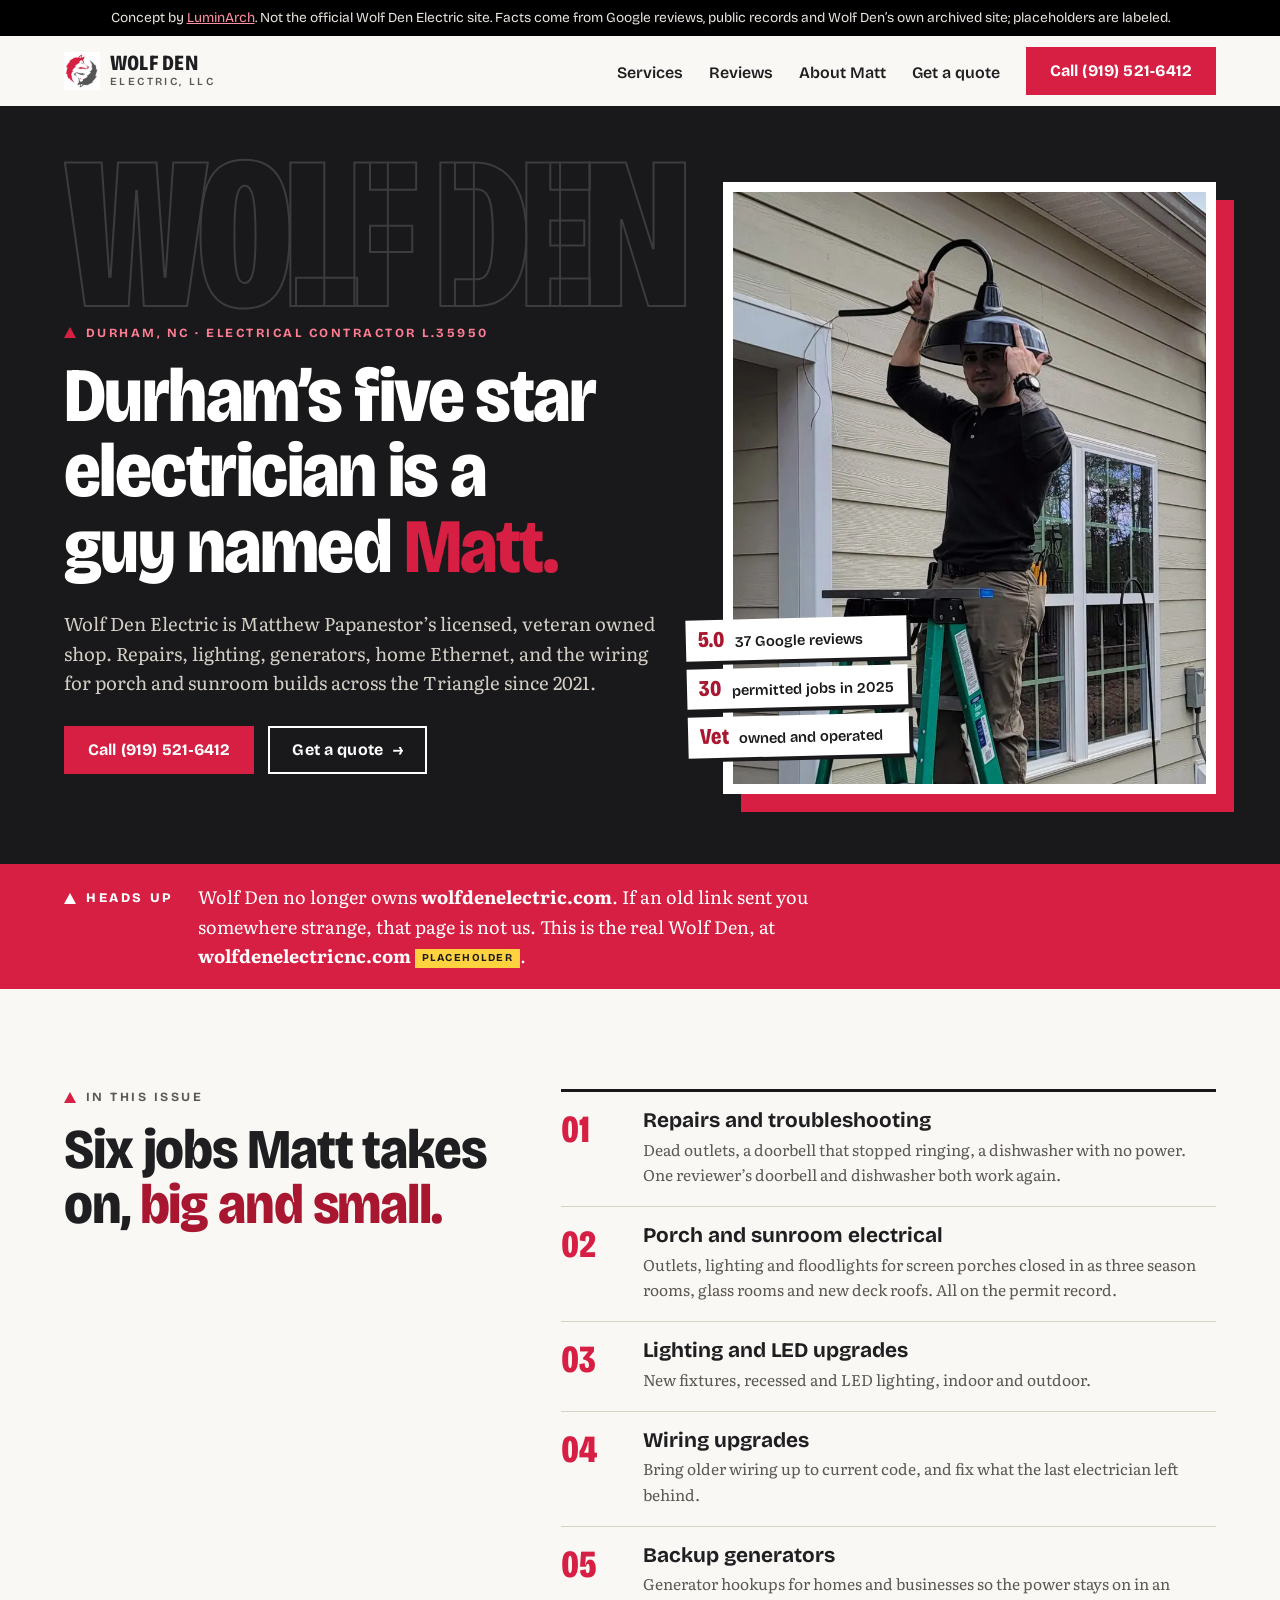
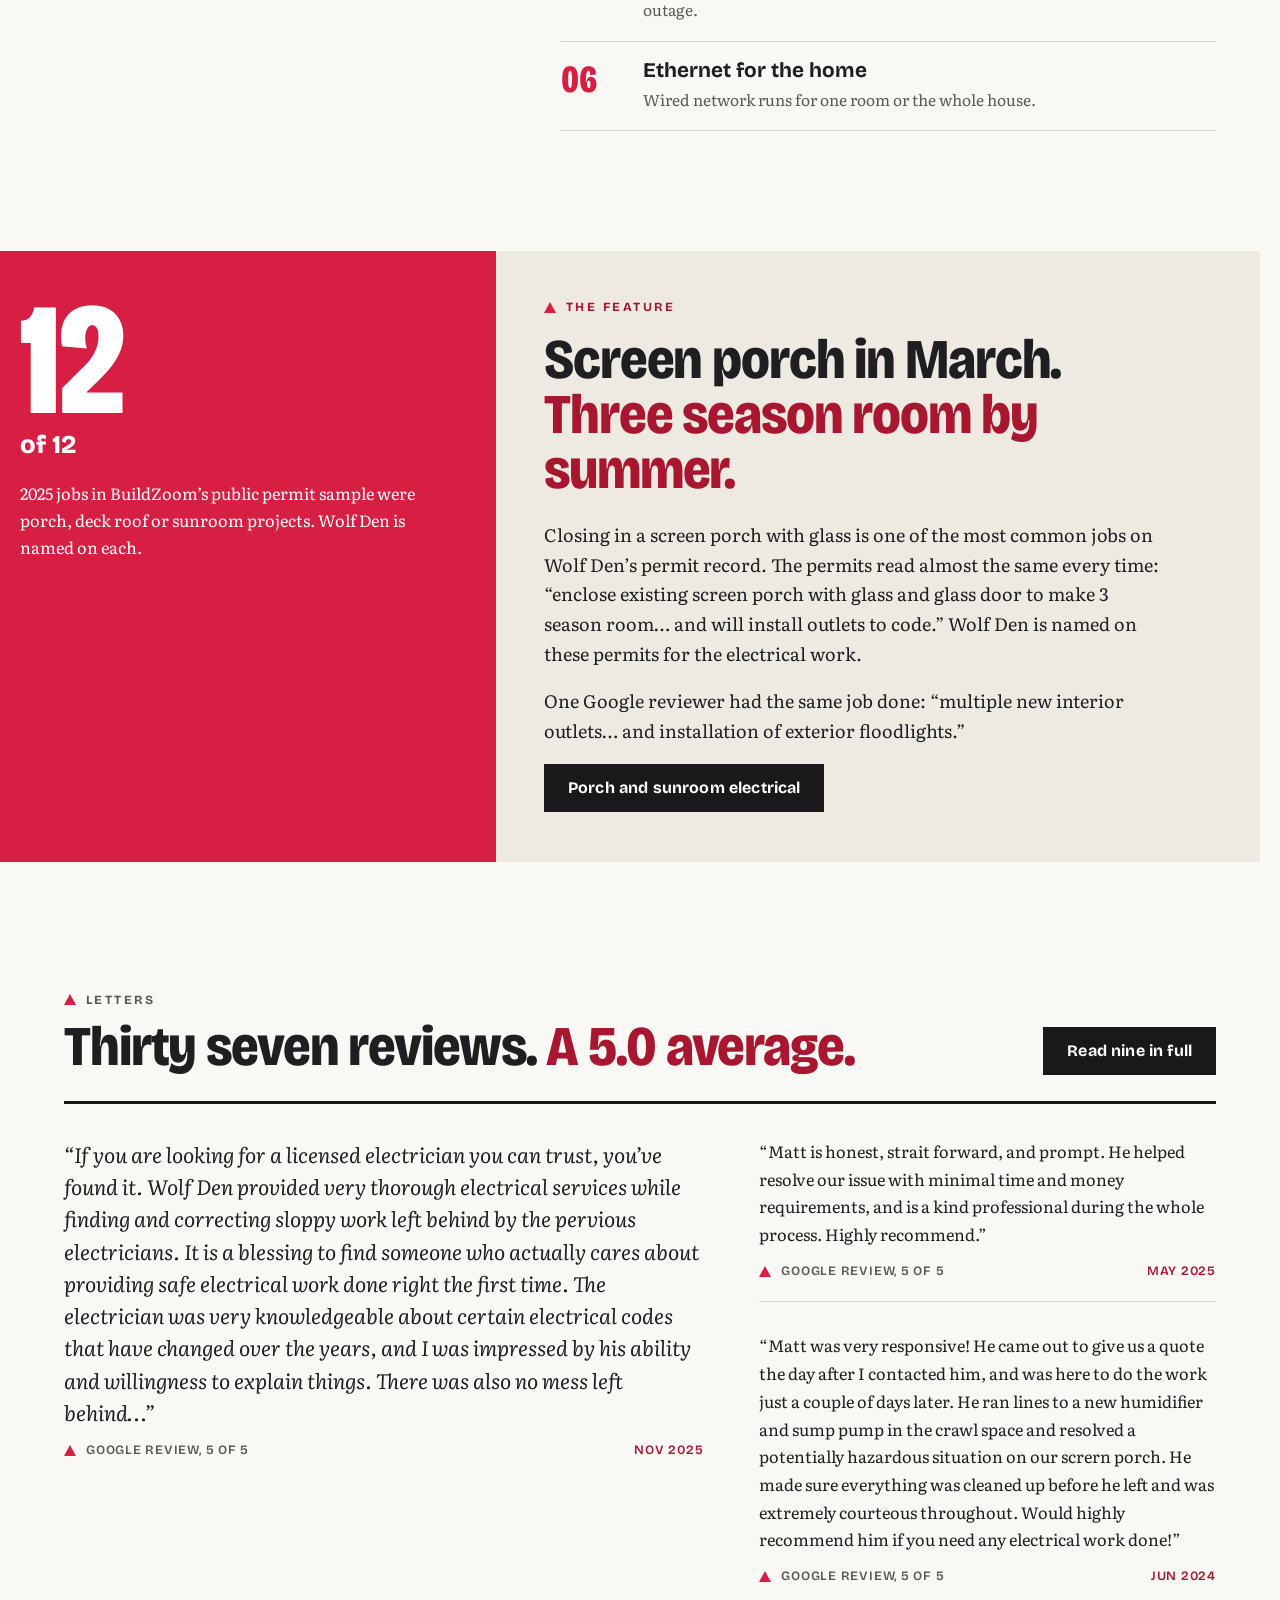
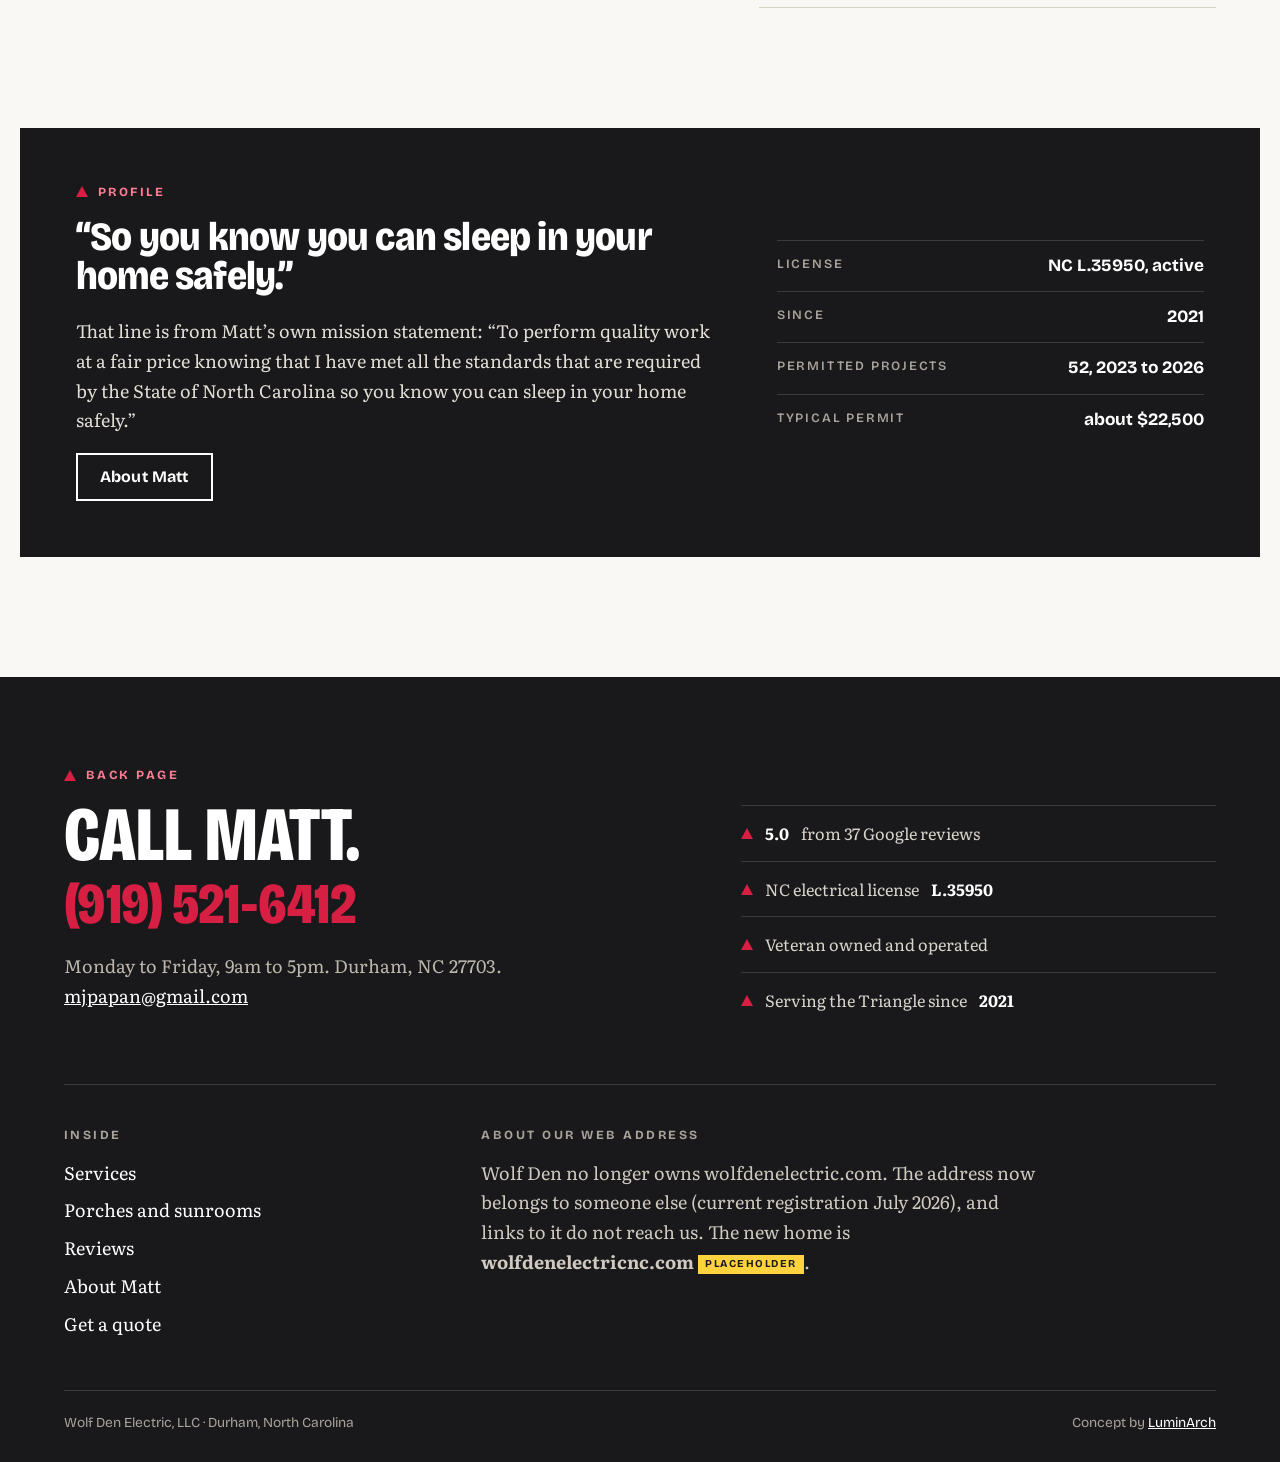
==== index.html @ 7c9625a4 "Wolf Den Electric concept site" ====
<!doctype html><html lang="en" class="no-js"><head><meta charset="utf-8"><meta name="viewport" content="width=device-width,initial-scale=1">
<title>Durham Electrician, Veteran Owned | Wolf Den Electric, LLC</title><meta name="description" content="Wolf Den Electric is Matt Papanestor's licensed, veteran owned electrical shop in Durham. 5.0 from 37 Google reviews. Call (919) 521-6412 for a quote today."><link rel="canonical" href="https://daveo820.github.io/wolf-den-electric-demo/">
<meta property="og:type" content="website"><meta property="og:site_name" content="Wolf Den Electric (concept)"><meta property="og:title" content="Durham Electrician, Veteran Owned | Wolf Den Electric, LLC"><meta property="og:description" content="Wolf Den Electric is Matt Papanestor's licensed, veteran owned electrical shop in Durham. 5.0 from 37 Google reviews. Call (919) 521-6412 for a quote today."><meta property="og:url" content="https://daveo820.github.io/wolf-den-electric-demo/"><meta property="og:image" content="https://daveo820.github.io/wolf-den-electric-demo/og.png">
<meta name="twitter:card" content="summary_large_image"><meta name="twitter:title" content="Durham Electrician, Veteran Owned | Wolf Den Electric, LLC"><meta name="twitter:description" content="Wolf Den Electric is Matt Papanestor's licensed, veteran owned electrical shop in Durham. 5.0 from 37 Google reviews. Call (919) 521-6412 for a quote today."><meta name="twitter:image" content="https://daveo820.github.io/wolf-den-electric-demo/og.png">
<meta name="robots" content="noindex, nofollow"><!-- concept demo, not for indexing -->
<meta name="theme-color" content="#19191b">
<link rel="preconnect" href="https://fonts.googleapis.com"><link rel="preconnect" href="https://fonts.gstatic.com" crossorigin>
<link rel="preload" as="style" href="https://fonts.googleapis.com/css2?family=Bricolage+Grotesque:opsz,wdth,wght@12..96,75..100,500..800&family=Literata:ital,opsz,wght@0,7..72,400;0,7..72,600;1,7..72,400&display=swap"><link rel="stylesheet" href="https://fonts.googleapis.com/css2?family=Bricolage+Grotesque:opsz,wdth,wght@12..96,75..100,500..800&family=Literata:ital,opsz,wght@0,7..72,400;0,7..72,600;1,7..72,400&display=swap" media="print" onload="this.media='all'"><noscript><link rel="stylesheet" href="https://fonts.googleapis.com/css2?family=Bricolage+Grotesque:opsz,wdth,wght@12..96,75..100,500..800&family=Literata:ital,opsz,wght@0,7..72,400;0,7..72,600;1,7..72,400&display=swap"></noscript>
<link rel="stylesheet" href="css/design-system.css"><link rel="stylesheet" href="css/components.css"><link rel="stylesheet" href="css/pages.css">
<link rel="icon" href="img/wolf-mark.webp" type="image/webp">
<script>document.documentElement.classList.replace('no-js','js-ready')</script><script type="application/ld+json">[{"@context": "https://schema.org", "@type": "Electrician", "name": "Wolf Den Electric, LLC", "url": "https://wolfdenelectricnc.com", "telephone": "+1-919-521-6412", "email": "mjpapan@gmail.com", "founder": {"@type": "Person", "name": "Matthew Papanestor"}, "address": {"@type": "PostalAddress", "addressLocality": "Durham", "addressRegion": "NC", "postalCode": "27703", "addressCountry": "US"}, "openingHours": "Mo-Fr 09:00-17:00", "areaServed": "Research Triangle, NC", "foundingDate": "2021", "aggregateRating": {"@type": "AggregateRating", "ratingValue": "5.0", "reviewCount": "37"}, "image": "https://daveo820.github.io/wolf-den-electric-demo/img/matt-ladder-light.webp"}, {"@context": "https://schema.org", "@type": "BreadcrumbList", "itemListElement": [{"@type": "ListItem", "position": 1, "name": "Home", "item": "https://daveo820.github.io/wolf-den-electric-demo/"}]}]</script></head><body>
<a class="skip" href="#main">Skip to content</a>
<div class="demo-bar">Concept by <a href="https://luminarch.pro">LuminArch</a>. Not the official Wolf Den Electric site. Facts come from Google reviews, public records and Wolf Den&rsquo;s own archived site; placeholders are labeled.</div>
<header class="top"><div class="wrap nav"><a class="mark" href="index.html"><img src="img/wolf-mark.webp" alt="" width="36" height="37"><span><b>Wolf Den</b><small>Electric, LLC</small></span></a>
<button class="menu-btn" aria-expanded="false" aria-controls="menu">Menu</button><ul id="menu"><li><a href="services.html">Services</a></li><li><a href="reviews.html">Reviews</a></li><li><a href="about.html">About Matt</a></li><li><a href="contact.html">Get a quote</a></li></ul><a class="btn btn--red" href="tel:+19195216412"><span class="cl-full">Call (919) 521&#8209;6412</span><span class="cl-short">Call Matt</span></a></div></header><main id="main">
<section class="cover"><div class="wrap cover-grid">
 <p class="masthead" aria-hidden="true">Wolf Den</p>
 <div class="cover-copy rv"><p class="kicker kicker--red"><svg class="tri" viewBox="0 0 12 11" aria-hidden="true"><path d="M6 0 L12 11 H0 Z"/></svg>Durham, NC &middot; Electrical contractor L.35950</p>
  <h1>Durham&rsquo;s five star electrician is a guy named <span class="red">Matt.</span></h1>
  <p class="lede">Wolf Den Electric is Matthew Papanestor&rsquo;s licensed, veteran owned shop. Repairs, lighting, generators, home Ethernet, and the wiring for porch and sunroom builds across the Triangle since 2021.</p>
  <div class="cta"><a class="btn btn--red" href="tel:+19195216412">Call (919) 521&#8209;6412</a><a class="btn btn--ghost" href="contact.html">Get a quote <span aria-hidden="true">&rarr;</span></a></div></div>
 <figure class="cover-photo rv"><img src="img/matt-ladder-light.webp" srcset="img/matt-ladder-light-800.webp 800w, img/matt-ladder-light.webp 1250w" sizes="(max-width:900px) 100vw, 40vw" alt="Matt Papanestor on a ladder, holding up a black barn light he is about to install" width="1250" height="1562" fetchpriority="high">
  <ul class="coverlines"><li><b>5.0</b> 37 Google reviews</li><li><b>30</b> permitted jobs in 2025</li><li><b>Vet</b> owned and operated</li></ul></figure>
</div></section>

<aside class="notice" aria-labelledby="n-h"><div class="wrap notice-in"><p id="n-h" class="notice-h"><svg class="tri" viewBox="0 0 12 11" aria-hidden="true"><path d="M6 0 L12 11 H0 Z"/></svg>Heads up</p><p>Wolf Den no longer owns <b>wolfdenelectric.com</b>. If an old link sent you somewhere strange, that page is not us. This is the real Wolf Den, at <b>wolfdenelectricnc.com</b> <span class="ph-tag">placeholder</span>.</p></div></aside>

<section class="contents" aria-labelledby="c-h"><div class="wrap contents-grid">
 <div class="rv"><p class="kicker "><svg class="tri" viewBox="0 0 12 11" aria-hidden="true"><path d="M6 0 L12 11 H0 Z"/></svg>In this issue</p><h2 id="c-h">Six jobs Matt takes on, <em>big and small.</em></h2></div>
 <ol class="toc"><li class="rv"><a href="services.html#s1"><span class="toc-n">01</span><span class="toc-t">Repairs and troubleshooting</span><span class="toc-d">Dead outlets, a doorbell that stopped ringing, a dishwasher with no power. One reviewer&rsquo;s doorbell and dishwasher both work again.</span></a></li><li class="rv"><a href="services.html#s2"><span class="toc-n">02</span><span class="toc-t">Porch and sunroom electrical</span><span class="toc-d">Outlets, lighting and floodlights for screen porches closed in as three season rooms, glass rooms and new deck roofs. All on the permit record.</span></a></li><li class="rv"><a href="services.html#s3"><span class="toc-n">03</span><span class="toc-t">Lighting and LED upgrades</span><span class="toc-d">New fixtures, recessed and LED lighting, indoor and outdoor.</span></a></li><li class="rv"><a href="services.html#s4"><span class="toc-n">04</span><span class="toc-t">Wiring upgrades</span><span class="toc-d">Bring older wiring up to current code, and fix what the last electrician left behind.</span></a></li><li class="rv"><a href="services.html#s5"><span class="toc-n">05</span><span class="toc-t">Backup generators</span><span class="toc-d">Generator hookups for homes and businesses so the power stays on in an outage.</span></a></li><li class="rv"><a href="services.html#s6"><span class="toc-n">06</span><span class="toc-t">Ethernet for the home</span><span class="toc-d">Wired network runs for one room or the whole house.</span></a></li></ol>
</div></section>

<section class="feature" id="porches" aria-labelledby="f-h"><div class="wrap feature-grid">
 <div class="feature-num rv"><span class="big">12</span><span>of 12</span><p>2025 jobs in BuildZoom&rsquo;s public permit sample were porch, deck roof or sunroom projects. Wolf Den is named on each.</p></div>
 <div class="feature-copy rv"><p class="kicker kicker--red"><svg class="tri" viewBox="0 0 12 11" aria-hidden="true"><path d="M6 0 L12 11 H0 Z"/></svg>The feature</p><h2 id="f-h">Screen porch in March. <em>Three season room by summer.</em></h2>
 <p>Closing in a screen porch with glass is one of the most common jobs on Wolf Den&rsquo;s permit record. The permits read almost the same every time: &ldquo;enclose existing screen porch with glass and glass door to make 3 season room&hellip; and will install outlets to code.&rdquo; Wolf Den is named on these permits for the electrical work.</p>
 <p>One Google reviewer had the same job done: &ldquo;multiple new interior outlets&hellip; and installation of exterior floodlights.&rdquo;</p>
 <a class="btn btn--dark" href="services.html#porches">Porch and sunroom electrical</a></div>
</div></section>

<section class="letters" aria-labelledby="l-h"><div class="wrap">
 <div class="letters-head rv"><div><p class="kicker "><svg class="tri" viewBox="0 0 12 11" aria-hidden="true"><path d="M6 0 L12 11 H0 Z"/></svg>Letters</p><h2 id="l-h">Thirty seven reviews. <em>A 5.0 average.</em></h2></div><a class="btn btn--dark" href="reviews.html">Read nine in full</a></div>
 <div class="letters-grid"><blockquote class="letter rv letter--lead"><p>&ldquo;If you are looking for a licensed electrician you can trust, you&rsquo;ve found it. Wolf Den provided very thorough electrical services while finding and correcting sloppy work left behind by the pervious electricians. It is a blessing to find someone who actually cares about providing safe electrical work done right the first time. The electrician was very knowledgeable about certain electrical codes that have changed over the years, and I was impressed by his ability and willingness to explain things. There was also no mess left behind...&rdquo;</p><footer><svg class="tri" viewBox="0 0 12 11" aria-hidden="true"><path d="M6 0 L12 11 H0 Z"/></svg><span>Google review, 5 of 5</span><time datetime="2025-11-12">Nov 2025</time></footer></blockquote><blockquote class="letter rv "><p>&ldquo;Matt is honest, strait forward, and prompt. He helped resolve our issue with minimal time and money requirements, and is a kind professional during the whole process. Highly recommend.&rdquo;</p><footer><svg class="tri" viewBox="0 0 12 11" aria-hidden="true"><path d="M6 0 L12 11 H0 Z"/></svg><span>Google review, 5 of 5</span><time datetime="2025-05-27">May 2025</time></footer></blockquote><blockquote class="letter rv "><p>&ldquo;Matt was very responsive! He came out to give us a quote the day after I contacted him, and was here to do the work just a couple of days later. He ran lines to a new humidifier and sump pump in the crawl space and resolved a potentially hazardous situation on our scrern porch. He made sure everything was cleaned up before he left and was extremely courteous throughout. Would highly recommend him if you need any electrical work done!&rdquo;</p><footer><svg class="tri" viewBox="0 0 12 11" aria-hidden="true"><path d="M6 0 L12 11 H0 Z"/></svg><span>Google review, 5 of 5</span><time datetime="2024-06-24">Jun 2024</time></footer></blockquote></div>
</div></section>

<section class="profile" aria-labelledby="p-h"><div class="wrap profile-grid">
 <div class="rv"><p class="kicker kicker--red"><svg class="tri" viewBox="0 0 12 11" aria-hidden="true"><path d="M6 0 L12 11 H0 Z"/></svg>Profile</p><h2 id="p-h">&ldquo;So you know you can sleep in your home safely.&rdquo;</h2>
 <p>That line is from Matt&rsquo;s own mission statement: &ldquo;To perform quality work at a fair price knowing that I have met all the standards that are required by the State of North Carolina so you know you can sleep in your home safely.&rdquo;</p>
 <a class="btn btn--ghost" href="about.html">About Matt</a></div>
 <dl class="stats rv"><div><dt>License</dt><dd>NC L.35950, active</dd></div><div><dt>Since</dt><dd>2021</dd></div><div><dt>Permitted projects</dt><dd>52, 2023 to 2026</dd></div><div><dt>Typical permit</dt><dd>about $22,500</dd></div></dl>
</div></section></main><footer class="site-foot"><div class="wrap">
<div class="back">
 <div><p class="kicker kicker--red"><svg class="tri" viewBox="0 0 12 11" aria-hidden="true"><path d="M6 0 L12 11 H0 Z"/></svg>Back page</p><p class="bp-call">Call Matt.</p><a class="bp-num" href="tel:+19195216412">(919) 521&#8209;6412</a><p class="bp-sub">Monday to Friday, 9am to 5pm. Durham, NC 27703. <a href="mailto:mjpapan@gmail.com">mjpapan@gmail.com</a></p></div>
 <ul class="bp-facts"><li><svg class="tri" viewBox="0 0 12 11" aria-hidden="true"><path d="M6 0 L12 11 H0 Z"/></svg><b>5.0</b> from 37 Google reviews</li><li><svg class="tri" viewBox="0 0 12 11" aria-hidden="true"><path d="M6 0 L12 11 H0 Z"/></svg>NC electrical license <b>L.35950</b></li><li><svg class="tri" viewBox="0 0 12 11" aria-hidden="true"><path d="M6 0 L12 11 H0 Z"/></svg>Veteran owned and operated</li><li><svg class="tri" viewBox="0 0 12 11" aria-hidden="true"><path d="M6 0 L12 11 H0 Z"/></svg>Serving the Triangle since <b>2021</b></li></ul>
</div>
<div class="foot-grid">
 <div><h2>Inside</h2><ul><li><a href="services.html">Services</a></li><li><a href="services.html#porches">Porches and sunrooms</a></li><li><a href="reviews.html">Reviews</a></li><li><a href="about.html">About Matt</a></li><li><a href="contact.html">Get a quote</a></li></ul></div>
 <div class="foot-domain"><h2>About our web address</h2><p>Wolf Den no longer owns wolfdenelectric.com. The address now belongs to someone else (current registration July 2026), and links to it do not reach us. The new home is <b>wolfdenelectricnc.com</b> <span class="ph-tag">placeholder</span>.</p></div>
</div>
<div class="foot-row"><span>Wolf Den Electric, LLC &middot; Durham, North Carolina</span><span>Concept by <a href="https://luminarch.pro">LuminArch</a></span></div></div></footer>
<script src="js/main.js"></script></body></html>
---- css/design-system.css ----
/* Wolf Den Electric concept: tokens. Wolf red and charcoal sampled from the Wolf Den logo (#d61f42, #545555). */
:root{
  --den:#19191b;        /* near black: cover, dark bands */
  --charcoal:#545555;   /* logo gray: rules, muted on dark */
  --pelt:#8d877f;       /* warm gray: borders on dark */
  --bone:#eee9e1;       /* paper panels */
  --snow:#faf8f5;       /* page */
  --wolf:#d61f42;       /* logo red: buttons, marks, large type */
  --wolf-dk:#a8172f;    /* red for small text on light, 6.6:1 on snow */
  --ink:#1f1f22;        /* body text */
  --mute:#5c5852;       /* muted text, 6.6:1 on snow */
  --f-display:"Bricolage Grotesque",Impact,sans-serif;
  --f-body:"Literata",Georgia,serif;
  --step-0:1.125rem;    /* 18px body */
  --step-2:1.5rem;--step-3:clamp(1.9rem,3.2vw,2.5rem);--step-4:clamp(2.2rem,4.6vw,3.5rem);--step-5:clamp(2.6rem,6vw,5rem);
  --ink-ease:cubic-bezier(.22,1,.36,1);
  --wrap:1240px;--gut:clamp(20px,4vw,44px);
}
*,*::before,*::after{box-sizing:border-box}
html,body{overflow-x:clip}
html{scroll-behavior:smooth}
body{margin:0;background:var(--snow);color:var(--ink);font:400 var(--step-0)/1.65 var(--f-body);-webkit-font-smoothing:antialiased}
img{max-width:100%;display:block;height:auto}
h1,h2,h3{font-family:var(--f-display);font-weight:800;font-stretch:88%;line-height:.98;letter-spacing:-.02em;margin:0}
h1 em,h2 em{font-style:normal;color:var(--wolf-dk)}
p{margin:0 0 1em;max-width:66ch}
a{color:inherit}
:focus-visible{outline:3px solid var(--wolf);outline-offset:3px}
.wrap{max-width:var(--wrap);margin:0 auto;padding:0 var(--gut)}
.kicker{display:flex;align-items:center;gap:10px;margin:0 0 18px;font:700 .78rem/1.3 var(--f-display);letter-spacing:.2em;text-transform:uppercase;color:var(--mute)}
.kicker--red{color:var(--wolf-dk)}
.sr{position:absolute;width:1px;height:1px;overflow:hidden;clip:rect(0 0 0 0);white-space:nowrap}
.skip{position:absolute;left:-999px;top:8px;background:var(--den);color:#fff;padding:10px 14px;z-index:99}
.skip:focus{left:8px}
@media (prefers-reduced-motion:reduce){*,*::before,*::after{animation:none!important;transition:none!important;scroll-behavior:auto!important}}
---- css/components.css ----
/* signature: the Triangle mark. A small red triangle for the Research Triangle, used as kicker mark, bullet and sign off */
.tri{width:12px;height:11px;fill:var(--wolf);flex:none}
.demo-bar{background:#000;color:#e8e4dd;font:400 .86rem/1.45 var(--f-display);padding:8px var(--gut);text-align:center}
.demo-bar a{color:#ff8fa3}
.top{position:sticky;top:0;z-index:20;background:rgba(250,248,245,.95);backdrop-filter:blur(8px);border-bottom:2px solid var(--den)}
.nav{display:flex;align-items:center;gap:26px;min-height:70px}
.mark{display:flex;align-items:center;gap:10px;text-decoration:none;margin-right:auto}
.mark b{display:block;font:800 1.35rem/1 var(--f-display);font-stretch:80%;text-transform:uppercase;letter-spacing:.01em}
.mark small{display:block;font:600 .68rem/1.3 var(--f-display);letter-spacing:.22em;text-transform:uppercase;color:var(--mute)}
#menu{display:flex;gap:26px;list-style:none;margin:0;padding:0}
#menu a{text-decoration:none;font:600 1rem/1 var(--f-display);padding:8px 0;border-bottom:3px solid transparent}
#menu a:hover,#menu a[aria-current]{border-color:var(--wolf)}
.menu-btn{display:none}
.btn{display:inline-flex;align-items:center;gap:10px;min-height:48px;padding:12px 22px;border-radius:0;background:var(--den);color:#fff;font:700 1rem/1.1 var(--f-display);letter-spacing:.01em;text-decoration:none;border:2px solid var(--den);cursor:pointer;transition:background .25s,color .25s,box-shadow .25s}
.btn:hover{box-shadow:5px 5px 0 var(--wolf)}
.btn--red{background:var(--wolf);border-color:var(--wolf)}
.btn--red:hover{background:var(--wolf-dk);border-color:var(--wolf-dk);box-shadow:5px 5px 0 var(--den)}
.btn--ghost{background:transparent;color:inherit;border-color:currentColor}
.btn--dark{background:var(--den)}
.cl-short{display:none}
.stars{color:var(--wolf)}
.note{font-size:.95rem;color:var(--mute);border-left:3px solid var(--wolf);padding:6px 0 6px 14px}
.fine{font-size:.88rem;color:var(--mute)}
.ph-tag{display:inline-block;font:700 .66rem/1 var(--f-display);letter-spacing:.14em;text-transform:uppercase;background:#ffd23f;color:#1a1a1a;padding:4px 7px;vertical-align:middle}
.crumbs{font:600 .8rem/1 var(--f-display);color:var(--mute);margin-bottom:22px}
.crumbs a{color:var(--wolf-dk)}

/* letters (reviews) */
.letter{margin:0;padding:0 0 22px;border-bottom:1px solid #d8d1c6}
.letter p{font-size:1.02rem;line-height:1.7;margin:0 0 14px}
.letter footer{display:flex;align-items:center;gap:10px;font:600 .8rem/1.3 var(--f-display);letter-spacing:.06em;text-transform:uppercase;color:var(--mute)}
.letter time{margin-left:auto;color:var(--wolf-dk)}
.letter--lead p{font-size:1.3rem;line-height:1.55;font-style:italic}

/* motion: ink settle. Fade, 24px rise and a short blur clearing, like ink drying on a page */
.js-ready .rv{opacity:0;transform:translateY(24px);filter:blur(3px);transition:opacity .7s var(--ink-ease),transform .7s var(--ink-ease),filter .7s var(--ink-ease)}
.js-ready .rv.in{opacity:1;transform:none;filter:none}

/* footer: the back page */
.site-foot{background:var(--den);color:#d9d4cc;margin-top:120px;padding:90px 0 30px}
.site-foot a{color:#fff}
.back{display:grid;grid-template-columns:1.3fr 1fr;gap:60px;align-items:end;padding-bottom:56px;border-bottom:1px solid #3a3a3d}
.kicker--red{color:var(--wolf-dk)}
.site-foot .kicker--red{color:#ff7d93}
.bp-call{font:800 var(--step-5)/.9 var(--f-display);font-stretch:78%;text-transform:uppercase;color:#fff;margin:0}
.bp-num{display:inline-block;font:800 clamp(2rem,5vw,3.6rem)/1.05 var(--f-display);font-stretch:80%;color:var(--wolf)!important;text-decoration:none;margin:4px 0 16px;letter-spacing:-.01em}
.bp-num:hover{text-decoration:underline;text-decoration-thickness:3px}
.bp-sub{color:#bdb7ae}
.bp-facts{list-style:none;margin:0;padding:0}
.bp-facts li{display:flex;align-items:center;gap:12px;padding:14px 0;border-top:1px solid #3a3a3d;font-size:1.02rem}
.bp-facts b{color:#fff}
.foot-grid{display:grid;grid-template-columns:1fr 2fr;gap:50px;padding:44px 0}
.foot-grid h2{font:700 .78rem/1 var(--f-display);letter-spacing:.2em;text-transform:uppercase;color:#a8a29a;margin-bottom:16px}
.foot-grid ul{list-style:none;margin:0;padding:0}
.foot-grid li{margin:0 0 8px}
.foot-grid a{text-decoration:none}.foot-grid a:hover{text-decoration:underline}
.foot-domain p{color:#cfc9c0;max-width:56ch}
.foot-row{display:flex;justify-content:space-between;gap:20px;flex-wrap:wrap;font:400 .86rem/1.4 var(--f-display);color:#a8a29a;border-top:1px solid #3a3a3d;padding-top:22px}

@media (max-width:940px){
  .nav{gap:12px;min-height:62px}
  .menu-btn{display:inline-flex;align-items:center;min-height:44px;padding:8px 14px;border:2px solid var(--den);background:transparent;color:var(--den);font:700 .95rem var(--f-display);cursor:pointer}
  #menu{display:none;position:absolute;left:0;right:0;top:100%;flex-direction:column;gap:0;background:var(--snow);border-bottom:2px solid var(--den);padding:8px var(--gut) 18px}
  #menu.open{display:flex}
  #menu a{display:block;padding:14px 0;border-bottom:1px solid #d8d1c6}
  .back,.foot-grid{grid-template-columns:1fr}
}
@media (max-width:560px){
  .cl-full{display:none}.cl-short{display:inline}
  .top .btn{padding:10px 14px;min-height:44px}
  .mark small{display:none}
}
---- css/pages.css ----
/* ---------- home: magazine cover. Huge masthead behind, copy left, cover photo right with cover lines ---------- */
.cover{background:var(--den);color:#eae6df;padding:40px 0 70px;overflow:hidden;position:relative}
.cover-grid{display:grid;grid-template-columns:1.1fr .9fr;gap:20px 56px;align-items:end;position:relative}
.masthead{grid-column:1/-1;margin:0 0 -0.32em;font:800 clamp(5rem,17vw,15.5rem)/.8 var(--f-display);font-stretch:75%;text-transform:uppercase;letter-spacing:-.035em;color:transparent;-webkit-text-stroke:2px #3c3c40;white-space:nowrap;user-select:none;position:relative;z-index:0}
.cover-copy{position:relative;z-index:2;padding-bottom:20px}
.cover .kicker--red{color:#ff7d93}
.cover h1{font-size:var(--step-5);color:#fff;margin:0 0 24px;max-width:13ch}
.red{color:var(--wolf)}
.lede{font-size:1.16rem;line-height:1.6;max-width:54ch}
.cover .lede{color:#d4cfc6}
.cta{display:flex;flex-wrap:wrap;gap:14px;margin-top:28px}
.cover .btn--ghost{color:#fff}
.cover .btn--ghost:hover{box-shadow:5px 5px 0 var(--wolf)}
.cover-photo{margin:0;position:relative;z-index:1;border:10px solid #fff;box-shadow:18px 18px 0 var(--wolf);transform:rotate(1.4deg);align-self:center;margin-top:-90px}
.cover-photo img{aspect-ratio:4/5;object-fit:cover;width:100%}
.coverlines{list-style:none;margin:0;padding:0;position:absolute;left:-46px;bottom:28px;display:grid;gap:8px;transform:rotate(-1.4deg)}
.coverlines li{background:#fff;color:var(--den);font:600 .92rem/1.2 var(--f-display);padding:9px 14px 9px 12px;display:flex;align-items:baseline;gap:10px;box-shadow:4px 4px 0 var(--den)}
.coverlines b{font:800 1.4rem/1 var(--f-display);font-stretch:80%;color:var(--wolf-dk)}

/* domain notice */
.notice{background:var(--wolf);color:#fff}
.notice-in{display:flex;gap:24px;align-items:baseline;padding-top:18px;padding-bottom:18px;flex-wrap:wrap}
.notice p{margin:0}
.notice-h{display:flex;align-items:center;gap:10px;font:800 .82rem/1 var(--f-display);letter-spacing:.2em;text-transform:uppercase}
.notice .tri{fill:#fff}

/* contents (TOC) */
.contents{padding:100px 0 30px}
.contents-grid{display:grid;grid-template-columns:.8fr 1.2fr;gap:60px;align-items:start}
.contents h2{font-size:var(--step-4)}
.toc{list-style:none;margin:0;padding:0;border-top:3px solid var(--den)}
.toc a{display:grid;grid-template-columns:64px 1fr;gap:4px 18px;padding:18px 0;border-bottom:1px solid #d8d1c6;text-decoration:none}
.toc a:hover .toc-t{color:var(--wolf-dk)}
.toc-n{grid-row:span 2;font:800 2.4rem/1 var(--f-display);font-stretch:75%;color:var(--wolf)}
.toc-t{font:700 1.3rem/1.1 var(--f-display);transition:color .2s}
.toc-d{font-size:.97rem;color:var(--mute)}

/* feature: the grid break. Big number column bleeds past the wrap on the left */
.feature{padding:90px 0}
.feature-grid{display:grid;grid-template-columns:.75fr 1.25fr;gap:0;background:var(--bone)}
.feature-num{background:var(--wolf);color:#fff;padding:44px 40px;margin-left:calc(-1 * var(--gut) - 40px)}
.feature-num .big{display:block;font:800 clamp(6rem,13vw,10rem)/.82 var(--f-display);font-stretch:75%}
.feature-num>span:nth-child(2){display:block;font:800 1.6rem/1 var(--f-display);margin:6px 0 22px}
.feature-num p{font-size:1.02rem;margin:0}
.feature-copy{padding:48px 48px 50px}
.feature-copy h2{font-size:var(--step-4);margin-bottom:22px}

/* letters home */
.letters{padding:40px 0 30px}
.letters-head{display:flex;justify-content:space-between;align-items:end;gap:30px;flex-wrap:wrap;border-bottom:3px solid var(--den);padding-bottom:26px;margin-bottom:34px}
.letters-head h2{font-size:var(--step-4)}
.letters-head .kicker{margin-bottom:12px}
.letters-grid{display:grid;grid-template-columns:1.4fr 1fr;grid-template-rows:auto auto;gap:30px 56px}
.letters-grid .letter--lead{grid-row:span 2;border:0}

/* profile */
.profile{padding:90px 0 0}
.profile-grid{display:grid;grid-template-columns:1.2fr .8fr;gap:60px;align-items:center;background:var(--den);color:#e3ded6;padding:56px;position:relative}
.profile h2{font-size:var(--step-3);color:#fff;margin-bottom:20px}
.profile .btn--ghost{color:#fff}
.profile .kicker--red{color:#ff7d93}
.stats{margin:0;display:grid;gap:0}
.stats div{display:grid;grid-template-columns:1fr auto;gap:12px;padding:14px 0;border-top:1px solid #3a3a3d}
.stats dt{font:600 .8rem/1.4 var(--f-display);letter-spacing:.14em;text-transform:uppercase;color:#a8a29a}
.stats dd{margin:0;font:700 1.08rem/1.3 var(--f-display);color:#fff;text-align:right}

/* inner page heads */
.page-head{padding:64px 0 56px;border-bottom:3px solid var(--den)}
.page-head h1{font-size:var(--step-5);max-width:15ch;margin-bottom:20px}
.page-head--dark{background:var(--den);color:#e3ded6;border:0}
.page-head--dark h1{color:#fff}.page-head--dark h1 em{color:var(--wolf)}
.page-head--dark .crumbs{color:#a8a29a}.page-head--dark .crumbs a{color:#ff7d93}
.page-head--dark .kicker--red{color:#ff7d93}
.about-head{display:grid;grid-template-columns:1.2fr .8fr;gap:56px;align-items:end}
.about-photo{margin:0 0 -140px;border:10px solid #fff;box-shadow:14px 14px 0 var(--wolf);position:relative;z-index:2}
.about-photo figcaption{background:#fff;color:var(--mute);font:500 .8rem/1.4 var(--f-display);padding:8px 2px 0}

/* services */
.svc{display:grid;grid-template-columns:repeat(2,1fr);gap:0 56px;margin-top:40px}
.svc-item{display:grid;grid-template-columns:64px 1fr;gap:18px;padding:26px 0;border-bottom:1px solid #d8d1c6}
.svc-item h2{font-size:1.5rem;font-stretch:90%;margin-bottom:8px}
.svc-item p{margin:0;color:#3b3935}
.svc-item--wide{background:var(--bone);padding:26px 22px;margin:0 -22px}
.porch{margin-top:80px}
.porch-in{background:var(--den);color:#e3ded6;padding:50px 56px}
.porch h2{font-size:var(--step-4);color:#fff;margin-bottom:26px}
.porch .kicker--red{color:#ff7d93}
.porch a{color:#fff}
.permits{list-style:none;margin:0 0 20px;padding:0;border-top:2px solid var(--wolf)}
.permits li{display:grid;grid-template-columns:100px 1fr auto;gap:20px;padding:14px 0;border-bottom:1px solid #3a3a3d;align-items:baseline}
.pd{font:700 .82rem/1 var(--f-display);letter-spacing:.1em;text-transform:uppercase;color:#ff7d93}
.pv{font:800 1.15rem/1 var(--f-display);color:#fff}
.porch .fine,.porch .note{color:#bdb7ae}

/* reviews page */
.letters-wall{columns:2 420px;column-gap:60px;margin-top:50px}
.letters-wall .letter{break-inside:avoid;margin-bottom:30px}
.letters-wall .letter:first-child p{font-size:1.25rem;font-style:italic}
.sources{padding-top:30px;max-width:860px}
.sources h2{font-size:var(--step-2);margin-bottom:14px}
.sources a{color:var(--wolf-dk)}

/* about */
.about{display:grid;grid-template-columns:1.2fr .8fr;gap:70px;padding-top:80px}
.dropcap::first-letter{float:left;font:800 5.2rem/.8 var(--f-display);color:var(--wolf);margin:8px 12px 0 0}
.mission{margin:36px 0;padding:30px 0;border-top:3px solid var(--den);border-bottom:3px solid var(--den)}
.mission p{font:400 italic 1.5rem/1.45 var(--f-body);margin:0 0 14px}
.mission footer{display:flex;align-items:center;gap:10px;font:700 .8rem/1 var(--f-display);letter-spacing:.14em;text-transform:uppercase;color:var(--mute)}
.about-side{padding-top:120px}
.about-side h2{font-size:1.4rem;margin:0 0 12px}
.about-side h2:not(:first-child){margin-top:34px}
.clients{list-style:none;margin:0 0 12px;padding:0}
.clients li{display:flex;align-items:center;gap:10px;padding:9px 0;border-bottom:1px solid #d8d1c6;font-family:var(--f-display);font-weight:600}

/* contact */
.est-grid{display:grid;grid-template-columns:1.3fr .7fr;gap:50px;margin-top:50px;align-items:start}
form fieldset{border:0;padding:0;margin:0 0 24px}
legend{font:700 1.05rem var(--f-display);margin-bottom:12px}
.chips-in{display:flex;flex-wrap:wrap;gap:10px}
.chips-in label{display:inline-flex;align-items:center;gap:8px;padding:10px 14px;min-height:44px;border:2px solid #cfc8bc;background:#fff;cursor:pointer;font-size:.97rem}
.chips-in label:has(input:checked){border-color:var(--den);background:var(--bone)}
.chips-in input{accent-color:var(--wolf);width:18px;height:18px}
.two{display:grid;grid-template-columns:1fr 1fr;gap:18px}
.field{display:grid;gap:6px;margin-bottom:18px}
.field label{font:700 .95rem var(--f-display)}
.field input,.field select,.field textarea{font:inherit;font-size:1rem;padding:12px 14px;border:2px solid #b9b2a7;background:#fff;color:var(--ink);min-height:48px;border-radius:0}
.field input:focus-visible,.field select:focus-visible,.field textarea:focus-visible{border-color:var(--den)}
#qform .note{margin-top:16px}
.card{background:var(--den);color:#d9d4cc;padding:30px}
.card a{color:#fff}.card .kicker--red{color:#ff7d93}.card .fine{color:#a8a29a;margin:0}
.nf{padding:120px var(--gut) 40px}.nf h1{font-size:var(--step-5)}

@media (max-width:940px){
  .cover{padding-top:24px}
  .cover-grid,.contents-grid,.feature-grid,.letters-grid,.profile-grid,.about-head,.about,.est-grid,.svc{grid-template-columns:1fr}
  .masthead{font-size:clamp(4.2rem,24vw,9rem);margin-bottom:-.25em}
  .cover-photo{margin:10px 10px 0 0;transform:rotate(1deg);box-shadow:10px 10px 0 var(--wolf);order:2}
  .coverlines{left:-6px;bottom:16px}
  .feature-num{margin-left:calc(-1 * var(--gut));padding:34px var(--gut)}
  .feature-copy{padding:34px 24px}
  .letters-grid .letter--lead{grid-row:auto}
  .profile-grid{padding:36px 24px;gap:30px}
  .about-photo{margin:0 0 -60px}
  .about-side{padding-top:0}
  .porch-in{padding:36px 22px}
  .svc-item--wide{margin:0 -12px;padding:26px 12px}
}
@media (max-width:560px){
  .cover h1{font-size:2.6rem}
  .two{grid-template-columns:1fr}
  .permits li{grid-template-columns:1fr auto;gap:6px 14px}
  .permits .pw{grid-column:1/-1;grid-row:2}
  .coverlines li{font-size:.82rem;padding:7px 10px}
  .coverlines b{font-size:1.15rem}
  .notice-in{gap:8px}
}
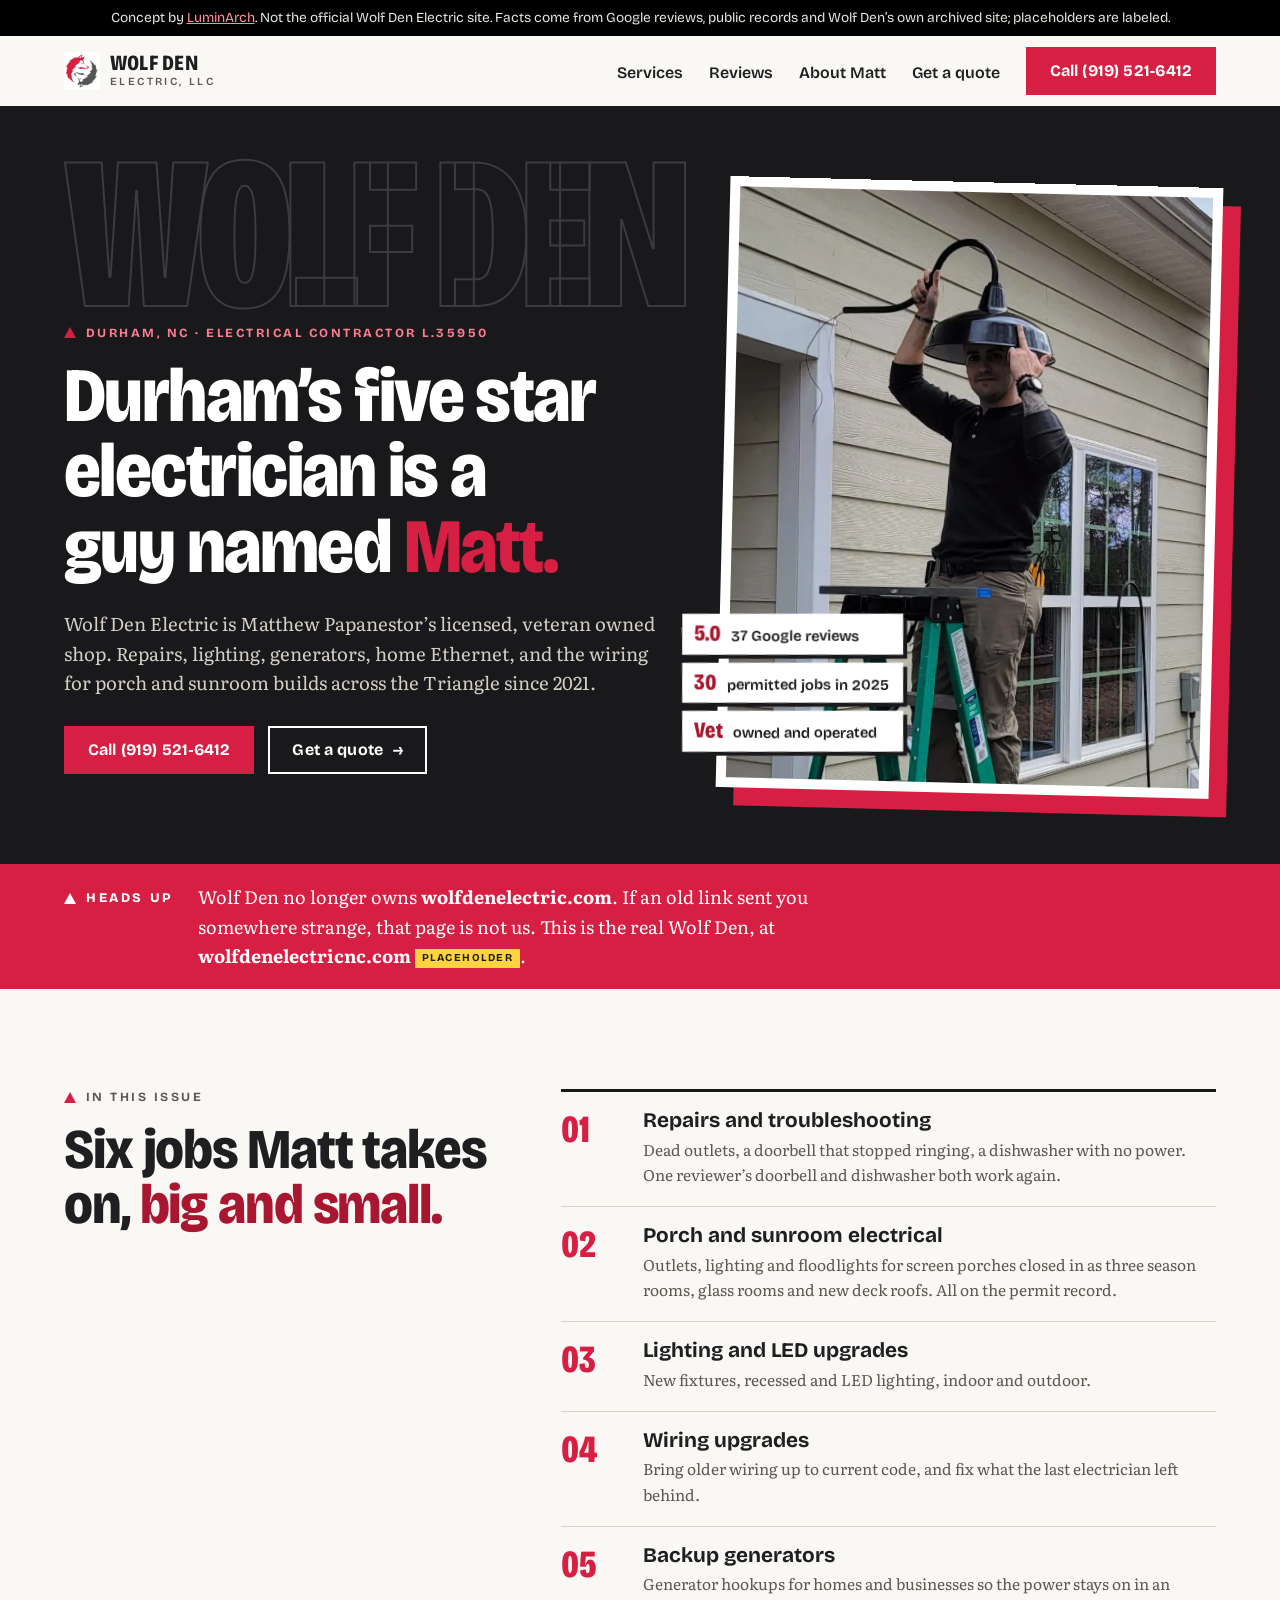
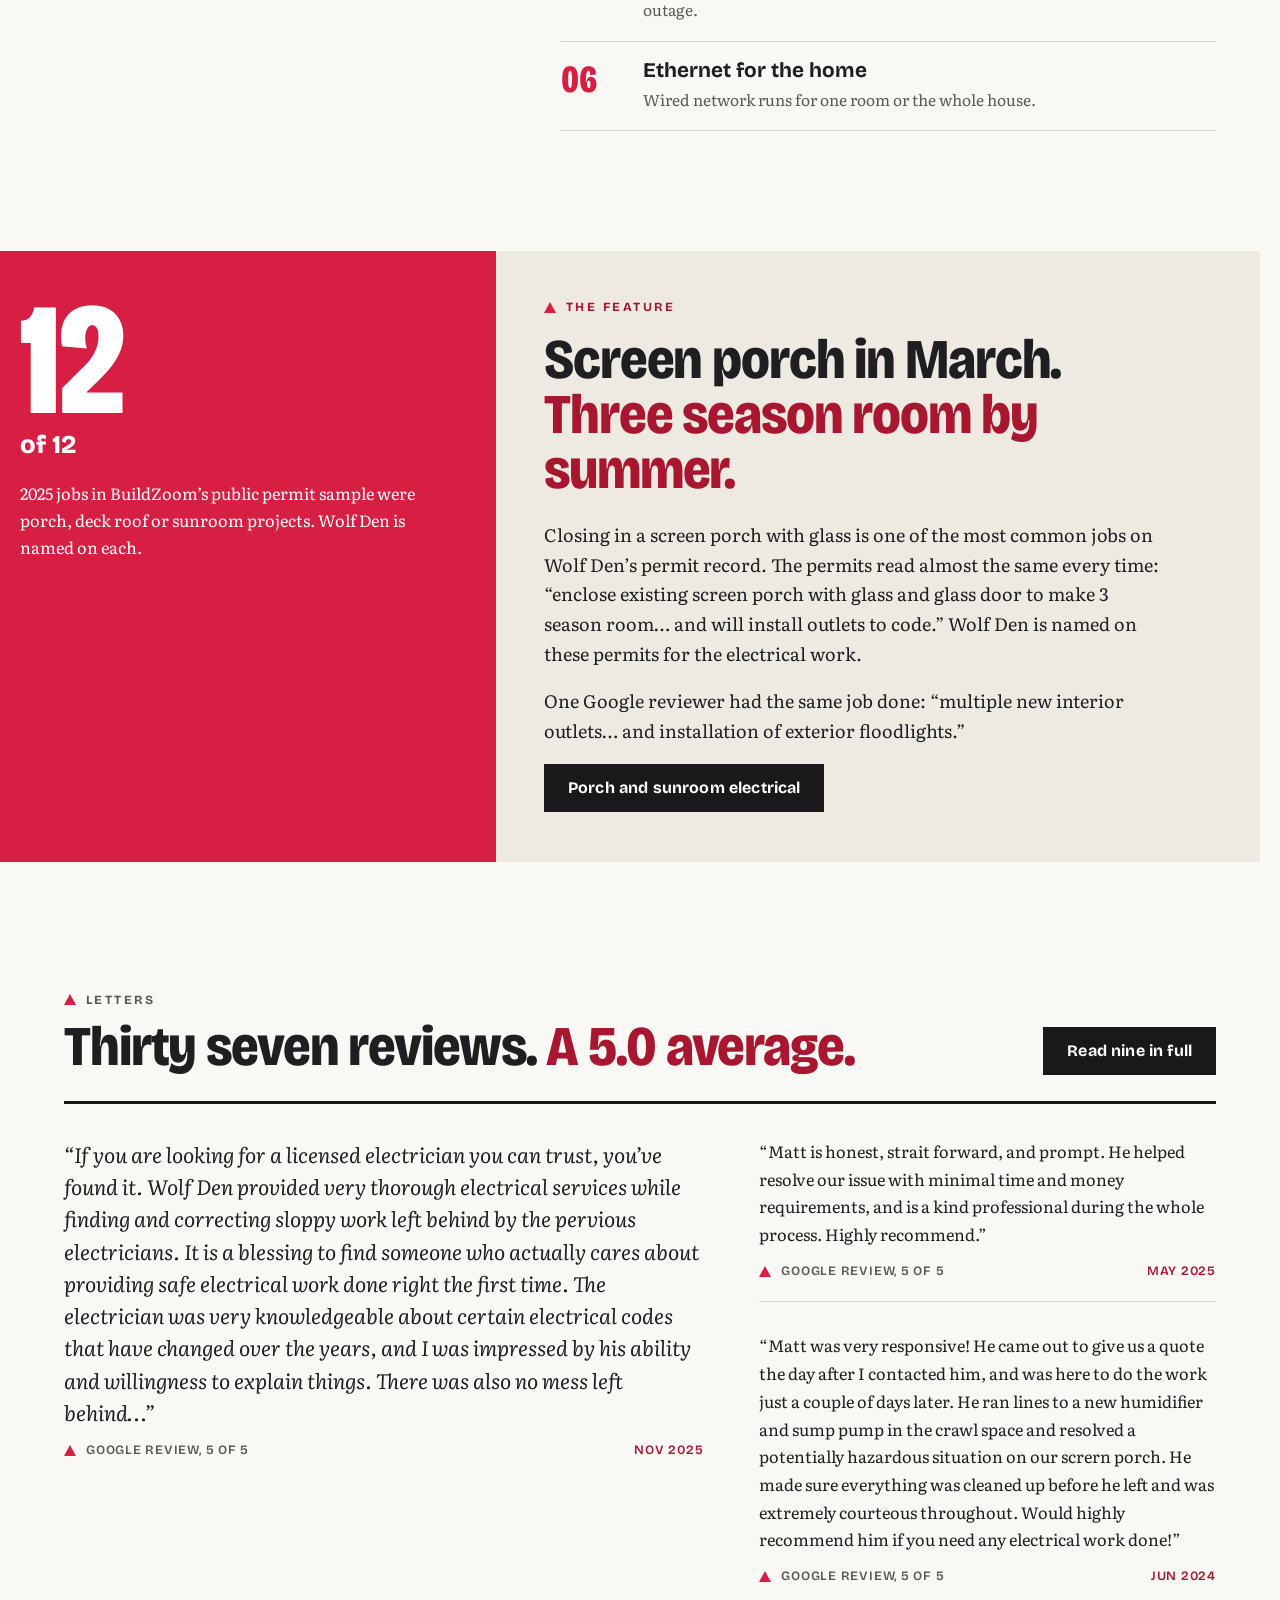
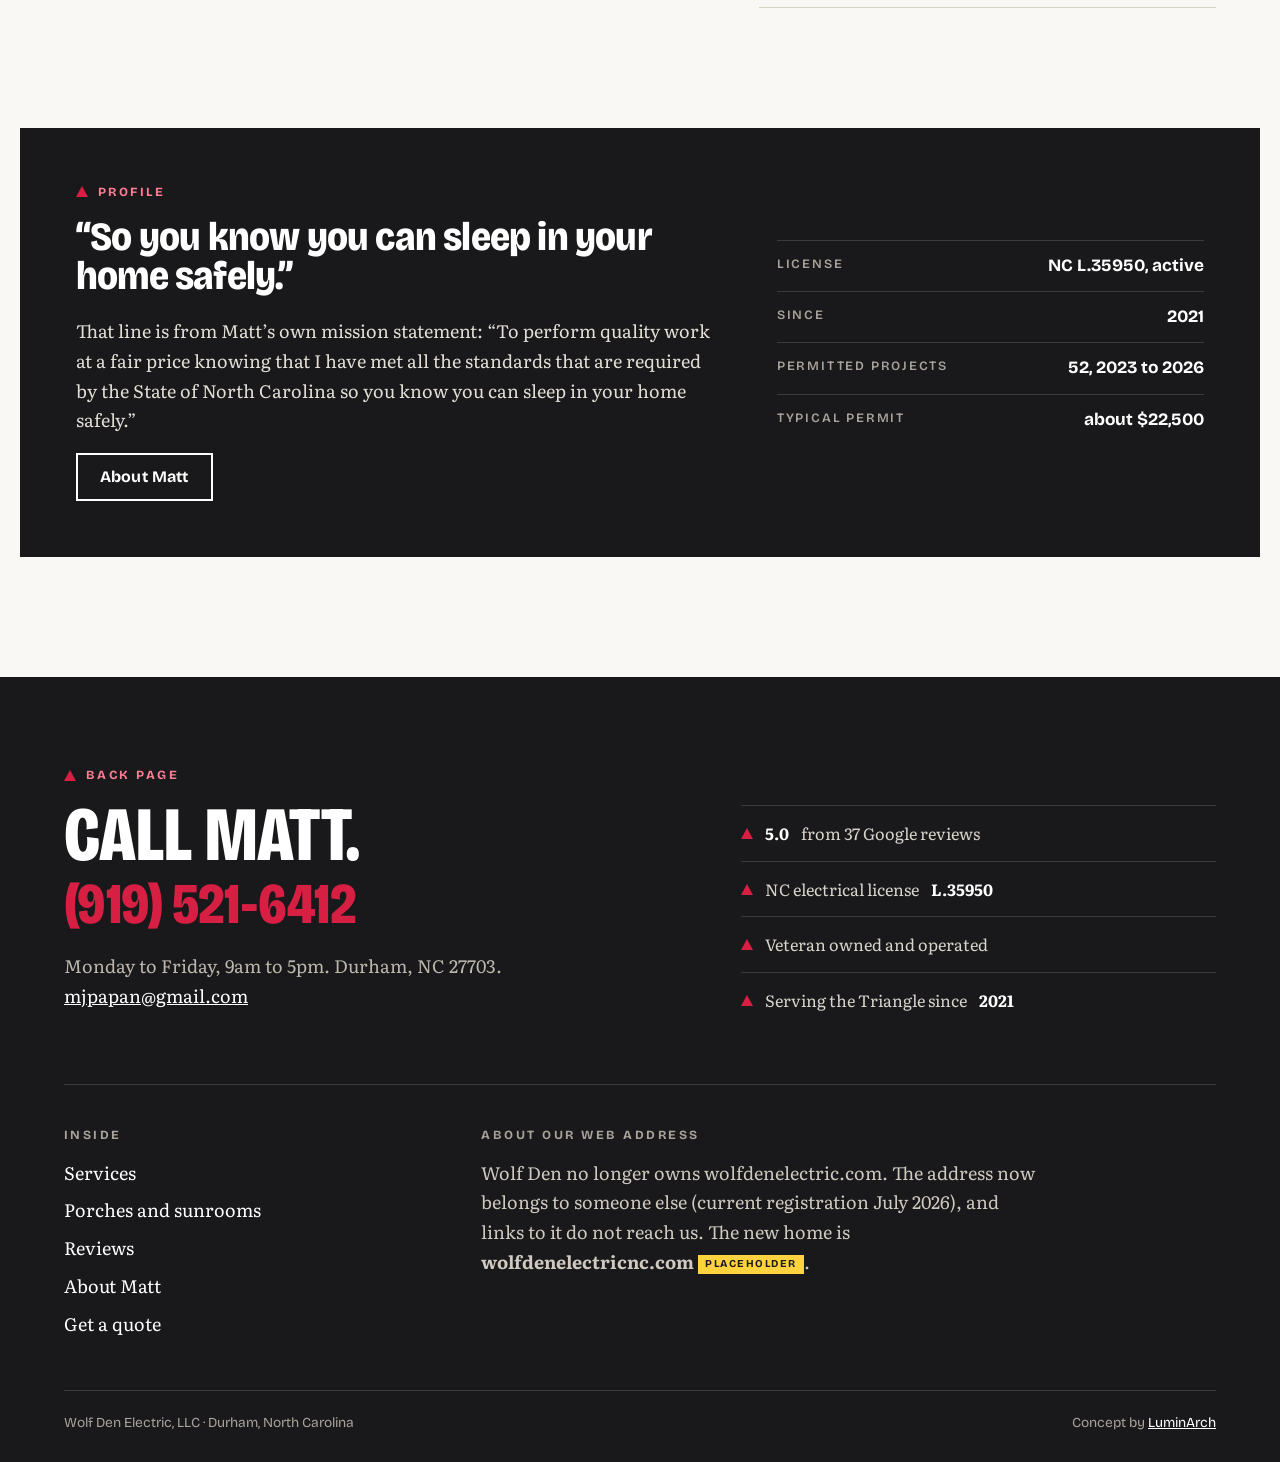
==== commit 62aa2a39: "Hero paints without waiting for JS reveal" ====
--- a/index.html
+++ b/index.html
@@ -15,11 +15,11 @@
 <button class="menu-btn" aria-expanded="false" aria-controls="menu">Menu</button><ul id="menu"><li><a href="services.html">Services</a></li><li><a href="reviews.html">Reviews</a></li><li><a href="about.html">About Matt</a></li><li><a href="contact.html">Get a quote</a></li></ul><a class="btn btn--red" href="tel:+19195216412"><span class="cl-full">Call (919) 521&#8209;6412</span><span class="cl-short">Call Matt</span></a></div></header><main id="main">
 <section class="cover"><div class="wrap cover-grid">
  <p class="masthead" aria-hidden="true">Wolf Den</p>
- <div class="cover-copy rv"><p class="kicker kicker--red"><svg class="tri" viewBox="0 0 12 11" aria-hidden="true"><path d="M6 0 L12 11 H0 Z"/></svg>Durham, NC &middot; Electrical contractor L.35950</p>
+ <div class="cover-copy"><p class="kicker kicker--red"><svg class="tri" viewBox="0 0 12 11" aria-hidden="true"><path d="M6 0 L12 11 H0 Z"/></svg>Durham, NC &middot; Electrical contractor L.35950</p>
   <h1>Durham&rsquo;s five star electrician is a guy named <span class="red">Matt.</span></h1>
   <p class="lede">Wolf Den Electric is Matthew Papanestor&rsquo;s licensed, veteran owned shop. Repairs, lighting, generators, home Ethernet, and the wiring for porch and sunroom builds across the Triangle since 2021.</p>
   <div class="cta"><a class="btn btn--red" href="tel:+19195216412">Call (919) 521&#8209;6412</a><a class="btn btn--ghost" href="contact.html">Get a quote <span aria-hidden="true">&rarr;</span></a></div></div>
- <figure class="cover-photo rv"><img src="img/matt-ladder-light.webp" srcset="img/matt-ladder-light-800.webp 800w, img/matt-ladder-light.webp 1250w" sizes="(max-width:900px) 100vw, 40vw" alt="Matt Papanestor on a ladder, holding up a black barn light he is about to install" width="1250" height="1562" fetchpriority="high">
+ <figure class="cover-photo"><img src="img/matt-ladder-light.webp" srcset="img/matt-ladder-light-800.webp 800w, img/matt-ladder-light.webp 1250w" sizes="(max-width:900px) 100vw, 40vw" alt="Matt Papanestor on a ladder, holding up a black barn light he is about to install" width="1250" height="1562" fetchpriority="high">
   <ul class="coverlines"><li><b>5.0</b> 37 Google reviews</li><li><b>30</b> permitted jobs in 2025</li><li><b>Vet</b> owned and operated</li></ul></figure>
 </div></section>
 
--- a/css/pages.css
+++ b/css/pages.css
@@ -154,3 +154,6 @@
   .coverlines b{font-size:1.15rem}
   .notice-in{gap:8px}
 }
+/* hero is never hidden; it settles with transform only so first paint is not delayed */
+@keyframes settle{from{transform:translateY(14px) rotate(2.4deg)}}
+.js-ready .cover-photo{animation:settle .8s var(--ink-ease) both}
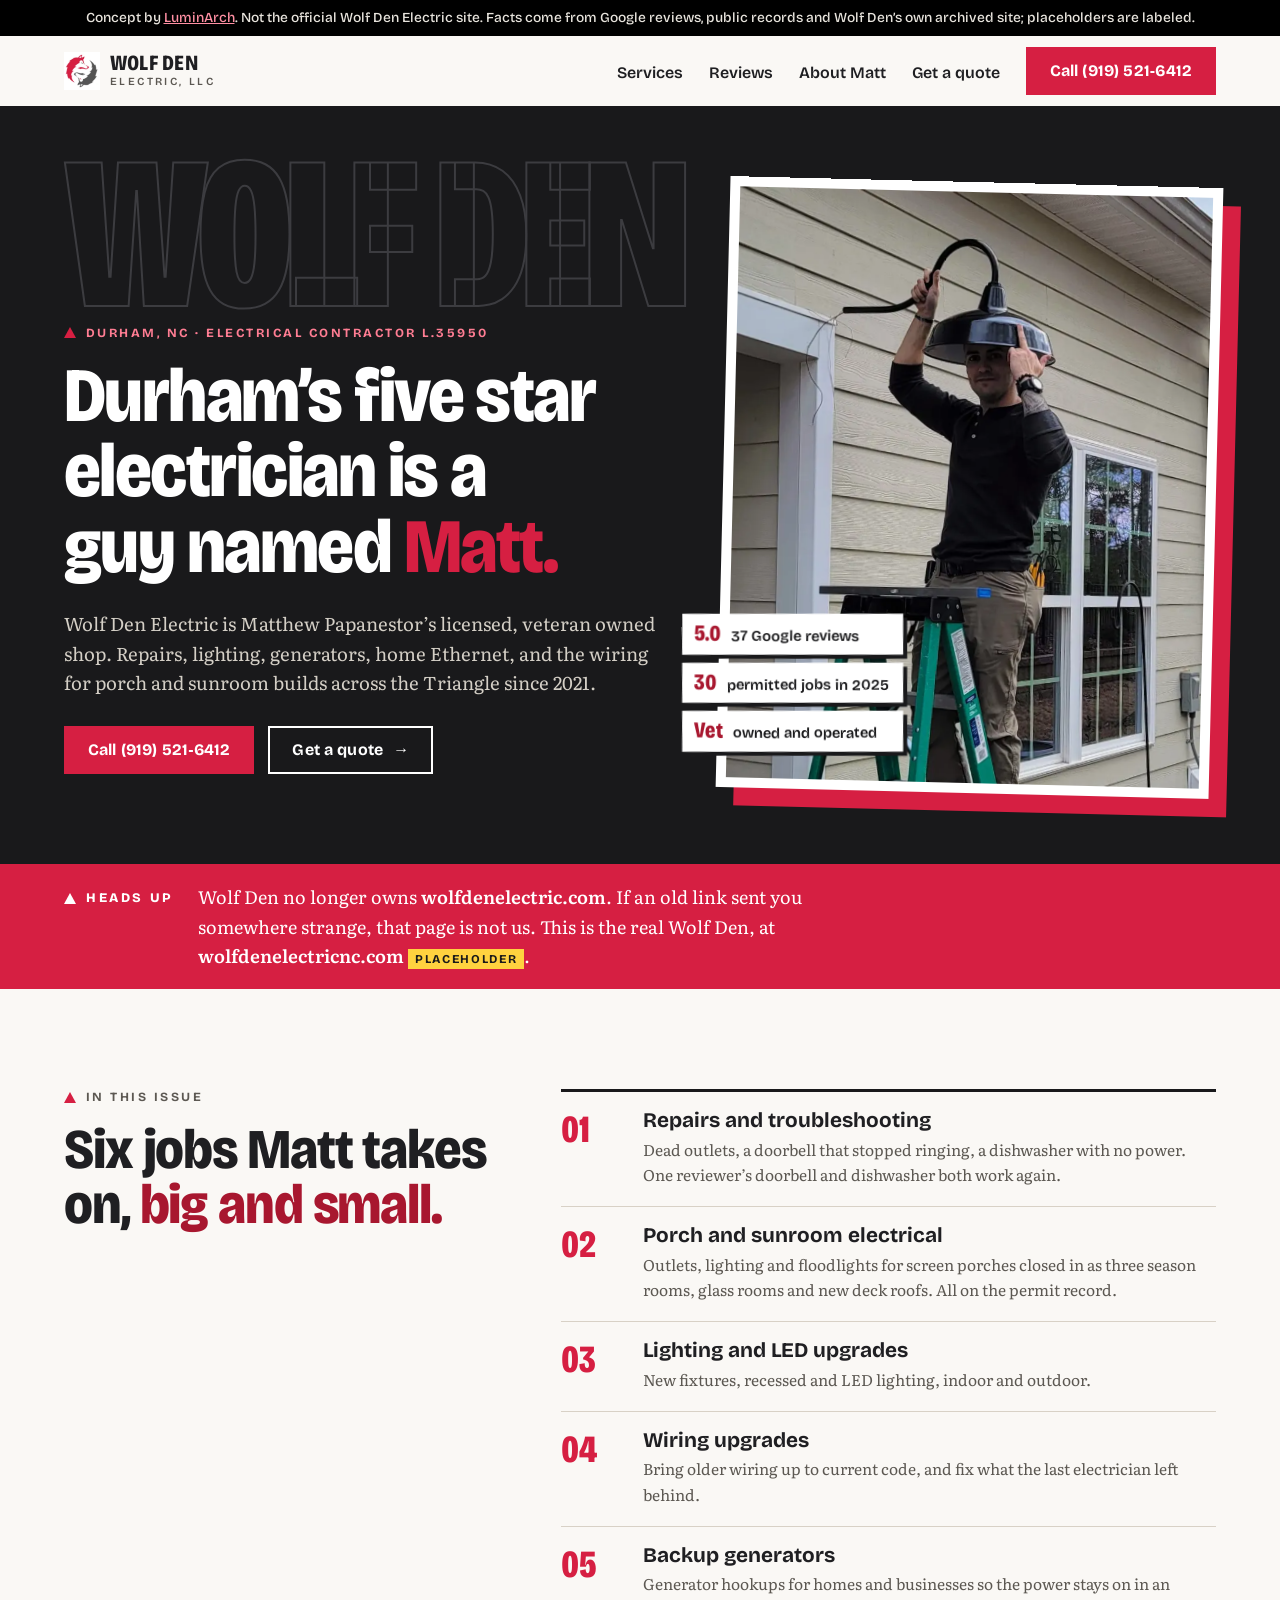
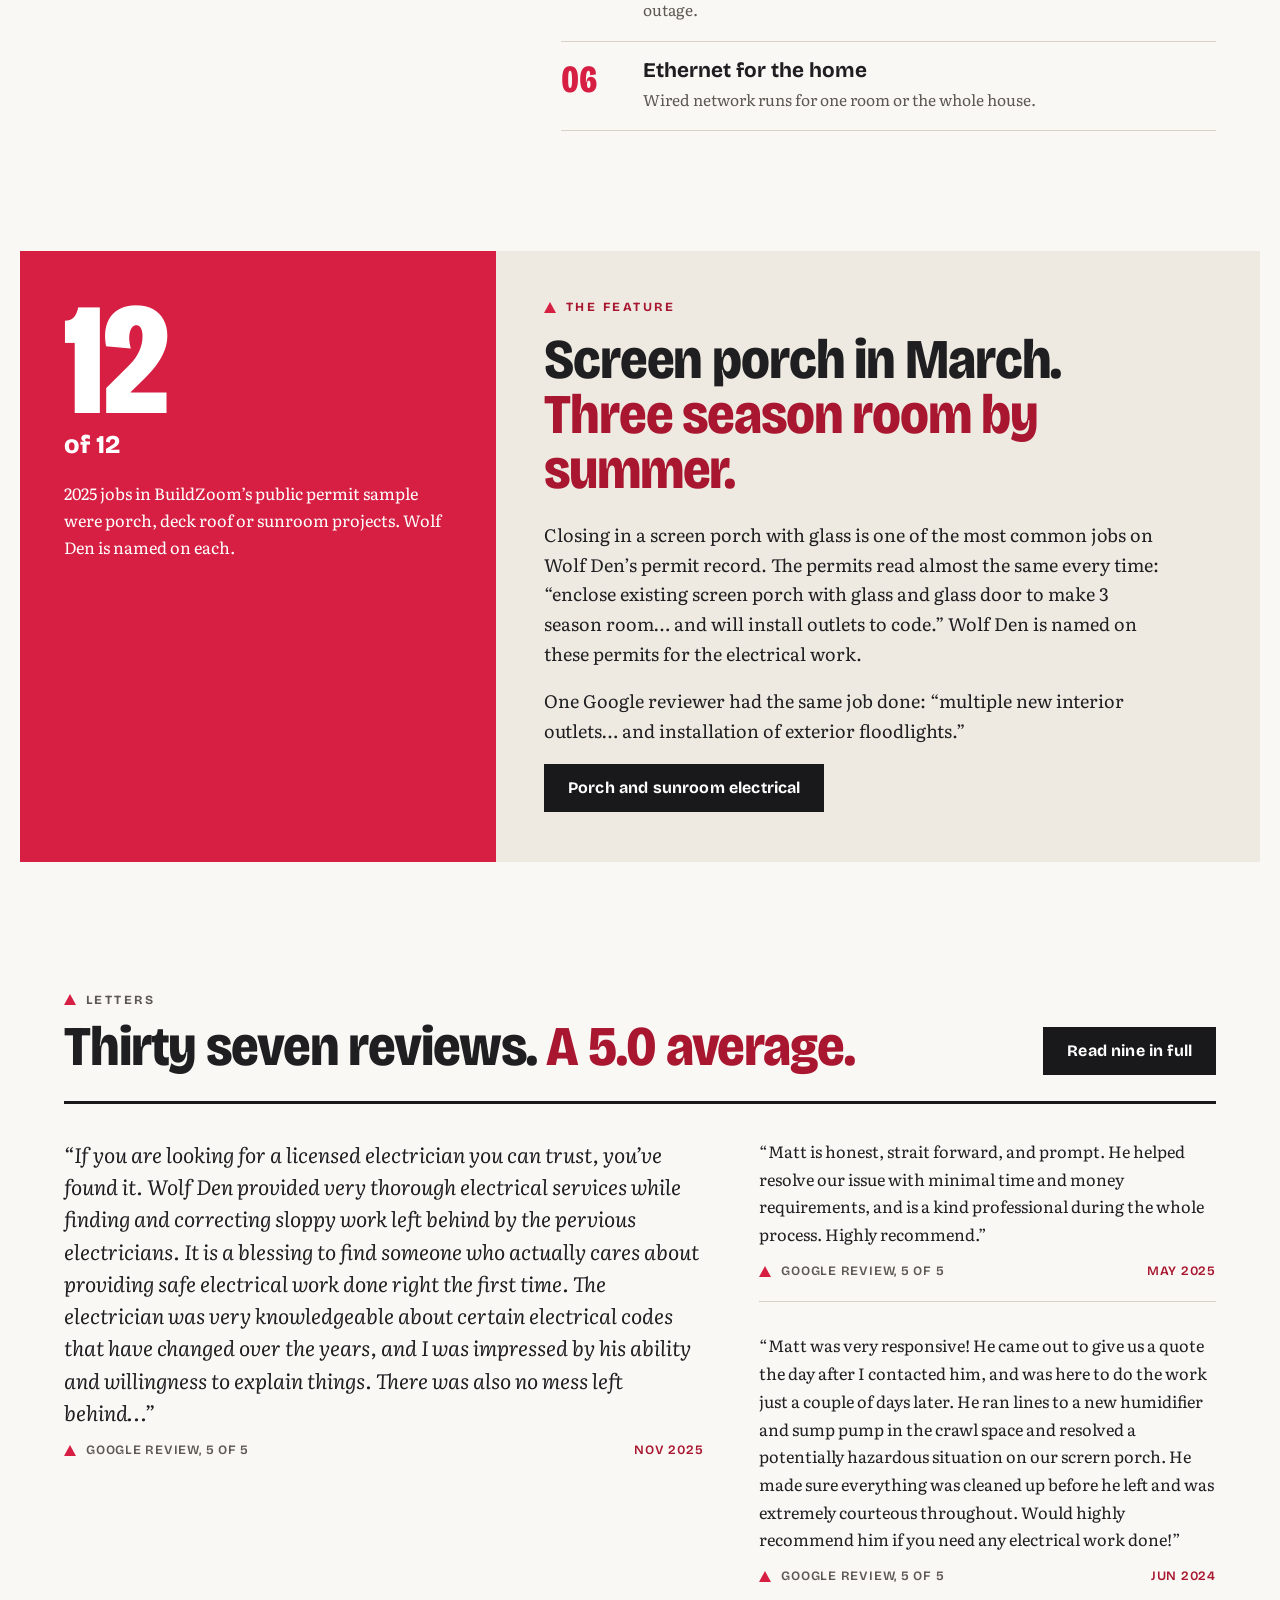
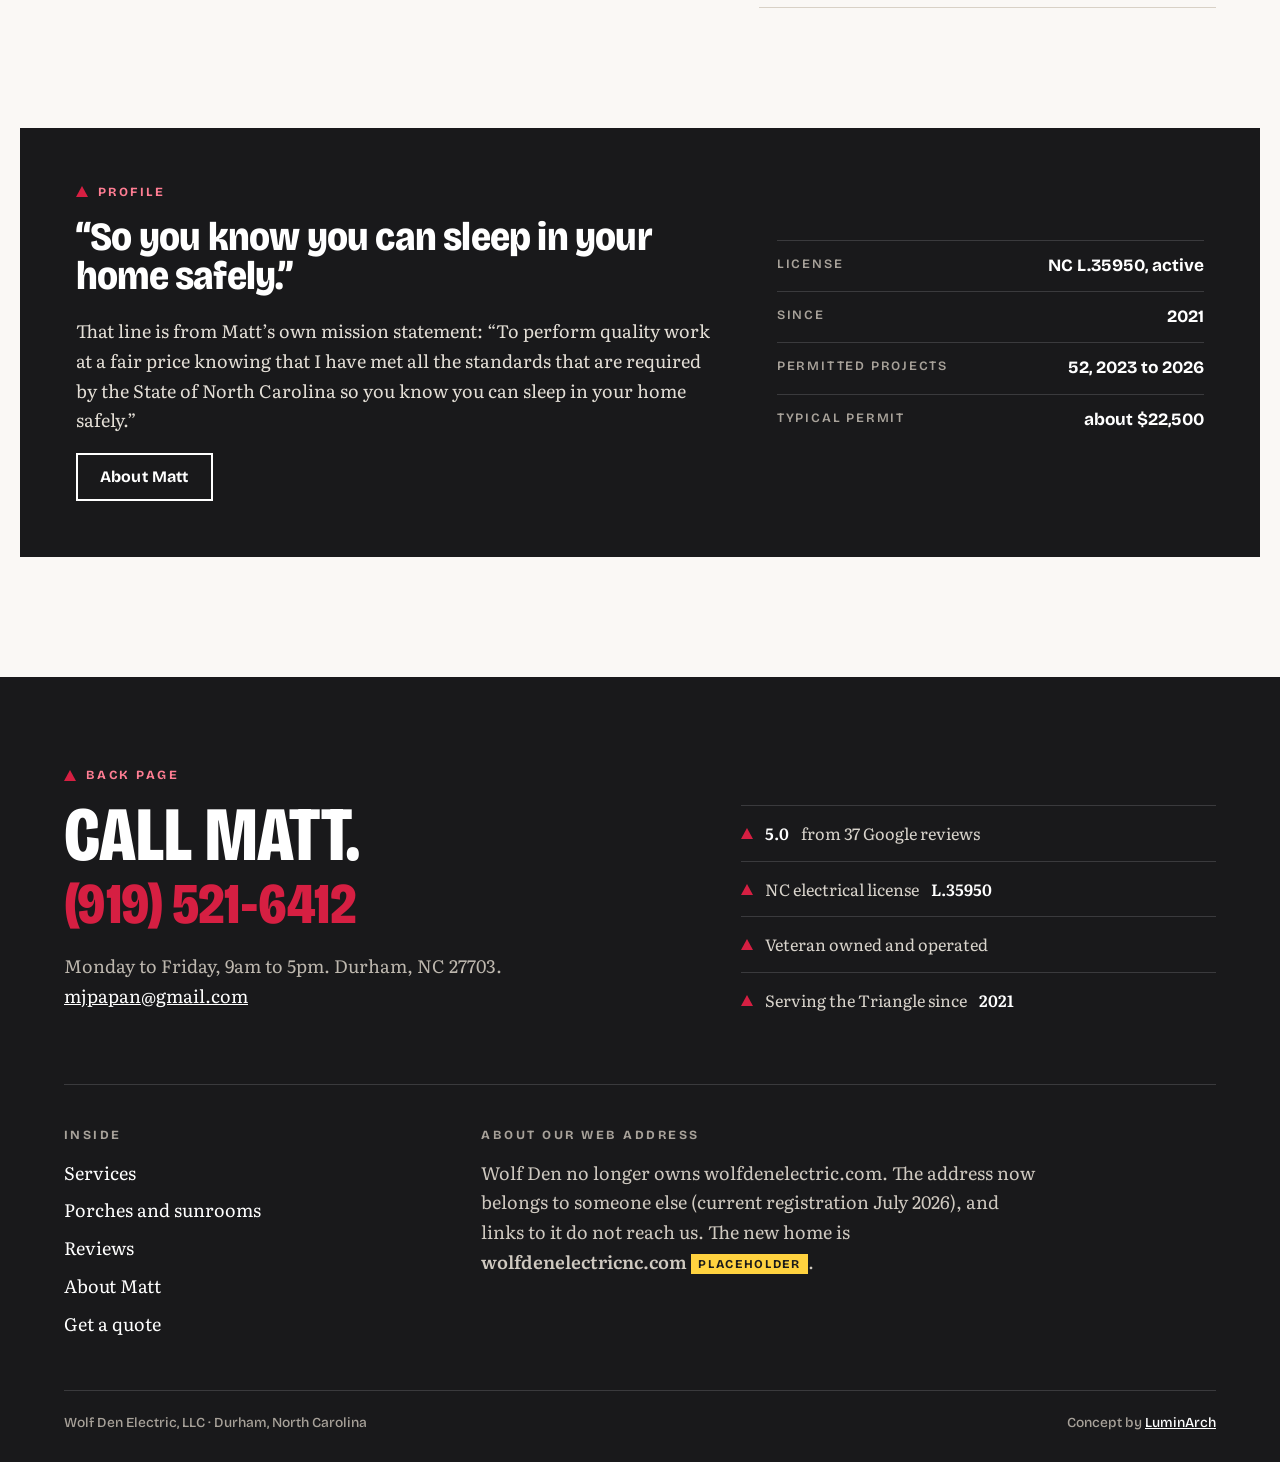
==== commit b000fe45: "Device QA fix: self-host and preload Bricolage Grotesque and Literata so the hero no longer reflows " ====
--- a/index.html
+++ b/index.html
@@ -1,14 +1,13 @@
 <!doctype html><html lang="en" class="no-js"><head><meta charset="utf-8"><meta name="viewport" content="width=device-width,initial-scale=1">
-<title>Durham Electrician, Veteran Owned | Wolf Den Electric, LLC</title><meta name="description" content="Wolf Den Electric is Matt Papanestor's licensed, veteran owned electrical shop in Durham. 5.0 from 37 Google reviews. Call (919) 521-6412 for a quote today."><link rel="canonical" href="https://daveo820.github.io/wolf-den-electric-demo/">
-<meta property="og:type" content="website"><meta property="og:site_name" content="Wolf Den Electric (concept)"><meta property="og:title" content="Durham Electrician, Veteran Owned | Wolf Den Electric, LLC"><meta property="og:description" content="Wolf Den Electric is Matt Papanestor's licensed, veteran owned electrical shop in Durham. 5.0 from 37 Google reviews. Call (919) 521-6412 for a quote today."><meta property="og:url" content="https://daveo820.github.io/wolf-den-electric-demo/"><meta property="og:image" content="https://daveo820.github.io/wolf-den-electric-demo/og.png">
-<meta name="twitter:card" content="summary_large_image"><meta name="twitter:title" content="Durham Electrician, Veteran Owned | Wolf Den Electric, LLC"><meta name="twitter:description" content="Wolf Den Electric is Matt Papanestor's licensed, veteran owned electrical shop in Durham. 5.0 from 37 Google reviews. Call (919) 521-6412 for a quote today."><meta name="twitter:image" content="https://daveo820.github.io/wolf-den-electric-demo/og.png">
+<title>Durham Electrician, Veteran Owned | Wolf Den Electric, LLC</title><meta name="description" content="Wolf Den Electric is Matt Papanestor's licensed, veteran owned electrical shop in Durham. 5.0 from 37 Google reviews. Call (919) 521-6412 for a quote today."><link rel="canonical" href="https://wolf-den-electric-demo.vercel.app/">
+<meta property="og:type" content="website"><meta property="og:site_name" content="Wolf Den Electric (concept)"><meta property="og:title" content="Durham Electrician, Veteran Owned | Wolf Den Electric, LLC"><meta property="og:description" content="Wolf Den Electric is Matt Papanestor's licensed, veteran owned electrical shop in Durham. 5.0 from 37 Google reviews. Call (919) 521-6412 for a quote today."><meta property="og:url" content="https://wolf-den-electric-demo.vercel.app/"><meta property="og:image" content="https://wolf-den-electric-demo.vercel.app/og.png">
+<meta name="twitter:card" content="summary_large_image"><meta name="twitter:title" content="Durham Electrician, Veteran Owned | Wolf Den Electric, LLC"><meta name="twitter:description" content="Wolf Den Electric is Matt Papanestor's licensed, veteran owned electrical shop in Durham. 5.0 from 37 Google reviews. Call (919) 521-6412 for a quote today."><meta name="twitter:image" content="https://wolf-den-electric-demo.vercel.app/og.png">
 <meta name="robots" content="noindex, nofollow"><!-- concept demo, not for indexing -->
 <meta name="theme-color" content="#19191b">
-<link rel="preconnect" href="https://fonts.googleapis.com"><link rel="preconnect" href="https://fonts.gstatic.com" crossorigin>
-<link rel="preload" as="style" href="https://fonts.googleapis.com/css2?family=Bricolage+Grotesque:opsz,wdth,wght@12..96,75..100,500..800&family=Literata:ital,opsz,wght@0,7..72,400;0,7..72,600;1,7..72,400&display=swap"><link rel="stylesheet" href="https://fonts.googleapis.com/css2?family=Bricolage+Grotesque:opsz,wdth,wght@12..96,75..100,500..800&family=Literata:ital,opsz,wght@0,7..72,400;0,7..72,600;1,7..72,400&display=swap" media="print" onload="this.media='all'"><noscript><link rel="stylesheet" href="https://fonts.googleapis.com/css2?family=Bricolage+Grotesque:opsz,wdth,wght@12..96,75..100,500..800&family=Literata:ital,opsz,wght@0,7..72,400;0,7..72,600;1,7..72,400&display=swap"></noscript>
+<link rel="preload" href="fonts/bricolage-grotesque-normal-latin.woff2" as="font" type="font/woff2" crossorigin><link rel="preload" href="fonts/literata-normal-latin.woff2" as="font" type="font/woff2" crossorigin>
 <link rel="stylesheet" href="css/design-system.css"><link rel="stylesheet" href="css/components.css"><link rel="stylesheet" href="css/pages.css">
 <link rel="icon" href="img/wolf-mark.webp" type="image/webp">
-<script>document.documentElement.classList.replace('no-js','js-ready')</script><script type="application/ld+json">[{"@context": "https://schema.org", "@type": "Electrician", "name": "Wolf Den Electric, LLC", "url": "https://wolfdenelectricnc.com", "telephone": "+1-919-521-6412", "email": "mjpapan@gmail.com", "founder": {"@type": "Person", "name": "Matthew Papanestor"}, "address": {"@type": "PostalAddress", "addressLocality": "Durham", "addressRegion": "NC", "postalCode": "27703", "addressCountry": "US"}, "openingHours": "Mo-Fr 09:00-17:00", "areaServed": "Research Triangle, NC", "foundingDate": "2021", "aggregateRating": {"@type": "AggregateRating", "ratingValue": "5.0", "reviewCount": "37"}, "image": "https://daveo820.github.io/wolf-den-electric-demo/img/matt-ladder-light.webp"}, {"@context": "https://schema.org", "@type": "BreadcrumbList", "itemListElement": [{"@type": "ListItem", "position": 1, "name": "Home", "item": "https://daveo820.github.io/wolf-den-electric-demo/"}]}]</script></head><body>
+<script>document.documentElement.classList.replace('no-js','js-ready')</script><script type="application/ld+json">[{"@context": "https://schema.org", "@type": "Electrician", "name": "Wolf Den Electric, LLC", "url": "https://wolfdenelectricnc.com", "telephone": "+1-919-521-6412", "email": "mjpapan@gmail.com", "founder": {"@type": "Person", "name": "Matthew Papanestor"}, "address": {"@type": "PostalAddress", "addressLocality": "Durham", "addressRegion": "NC", "postalCode": "27703", "addressCountry": "US"}, "openingHours": "Mo-Fr 09:00-17:00", "areaServed": "Research Triangle, NC", "foundingDate": "2021", "aggregateRating": {"@type": "AggregateRating", "ratingValue": "5.0", "reviewCount": "37"}, "image": "https://wolf-den-electric-demo.vercel.app/img/matt-ladder-light.webp"}, {"@context": "https://schema.org", "@type": "BreadcrumbList", "itemListElement": [{"@type": "ListItem", "position": 1, "name": "Home", "item": "https://wolf-den-electric-demo.vercel.app/"}]}]</script></head><body>
 <a class="skip" href="#main">Skip to content</a>
 <div class="demo-bar">Concept by <a href="https://luminarch.pro">LuminArch</a>. Not the official Wolf Den Electric site. Facts come from Google reviews, public records and Wolf Den&rsquo;s own archived site; placeholders are labeled.</div>
 <header class="top"><div class="wrap nav"><a class="mark" href="index.html"><img src="img/wolf-mark.webp" alt="" width="36" height="37"><span><b>Wolf Den</b><small>Electric, LLC</small></span></a>
--- a/css/design-system.css
+++ b/css/design-system.css
@@ -1,3 +1,8 @@
+/* Fonts (OFL) are self-hosted and preloaded so the hero does not reflow when they arrive (device QA: CLS on phones) */
+@font-face { font-family: 'Bricolage Grotesque'; font-style: normal; font-weight: 500 800; font-stretch: 75% 100%; font-display: swap; src: url(../fonts/bricolage-grotesque-normal-latin.woff2) format('woff2'); unicode-range: U+0000-00FF, U+0131, U+0152-0153, U+02BB-02BC, U+02C6, U+02DA, U+02DC, U+0304, U+0308, U+0329, U+2000-206F, U+20AC, U+2122, U+2191, U+2193, U+2212, U+2215, U+FEFF, U+FFFD; }
+@font-face { font-family: 'Literata'; font-style: italic; font-weight: 400; font-display: swap; src: url(../fonts/literata-italic-latin.woff2) format('woff2'); unicode-range: U+0000-00FF, U+0131, U+0152-0153, U+02BB-02BC, U+02C6, U+02DA, U+02DC, U+0304, U+0308, U+0329, U+2000-206F, U+20AC, U+2122, U+2191, U+2193, U+2212, U+2215, U+FEFF, U+FFFD; }
+@font-face { font-family: 'Literata'; font-style: normal; font-weight: 400; font-display: swap; src: url(../fonts/literata-normal-latin.woff2) format('woff2'); unicode-range: U+0000-00FF, U+0131, U+0152-0153, U+02BB-02BC, U+02C6, U+02DA, U+02DC, U+0304, U+0308, U+0329, U+2000-206F, U+20AC, U+2122, U+2191, U+2193, U+2212, U+2215, U+FEFF, U+FFFD; }
+@font-face { font-family: 'Literata'; font-style: normal; font-weight: 600; font-display: swap; src: url(../fonts/literata-normal-latin.woff2) format('woff2'); unicode-range: U+0000-00FF, U+0131, U+0152-0153, U+02BB-02BC, U+02C6, U+02DA, U+02DC, U+0304, U+0308, U+0329, U+2000-206F, U+20AC, U+2122, U+2191, U+2193, U+2212, U+2215, U+FEFF, U+FFFD; }
 /* Wolf Den Electric concept: tokens. Wolf red and charcoal sampled from the Wolf Den logo (#d61f42, #545555). */
 :root{
   --den:#19191b;        /* near black: cover, dark bands */
--- a/css/components.css
+++ b/css/components.css
@@ -70,3 +70,13 @@
   .top .btn{padding:10px 14px;min-height:44px}
   .mark small{display:none}
 }
+
+/* device QA: WebKit (the Safari engine) crashed the tab at phone and tablet pixel density while many blurred layers animated at once.
+   The ink settle keeps its fade and rise; the blur clearing is dropped on every device. */
+.js-ready .rv{filter:none;transition:opacity .7s var(--ink-ease),transform .7s var(--ink-ease)}
+.js-ready .rv.in{filter:none}
+/* device QA: 44px tap targets on phones */
+.mark{min-height:44px}
+.bp-num{display:inline-flex;align-items:center;min-height:44px}
+/* device QA: placeholder tags readable on phones */
+.ph-tag{font-size:.75rem}
--- a/css/pages.css
+++ b/css/pages.css
@@ -157,3 +157,5 @@
 /* hero is never hidden; it settles with transform only so first paint is not delayed */
 @keyframes settle{from{transform:translateY(14px) rotate(2.4deg)}}
 .js-ready .cover-photo{animation:settle .8s var(--ink-ease) both}
+/* device QA: on 941 to 1320px screens the red feature block bled past the left edge and cut off its text */
+@media (min-width:941px) and (max-width:1320px){.feature-num{margin-left:calc(-1 * var(--gut));padding-left:var(--gut)}}
